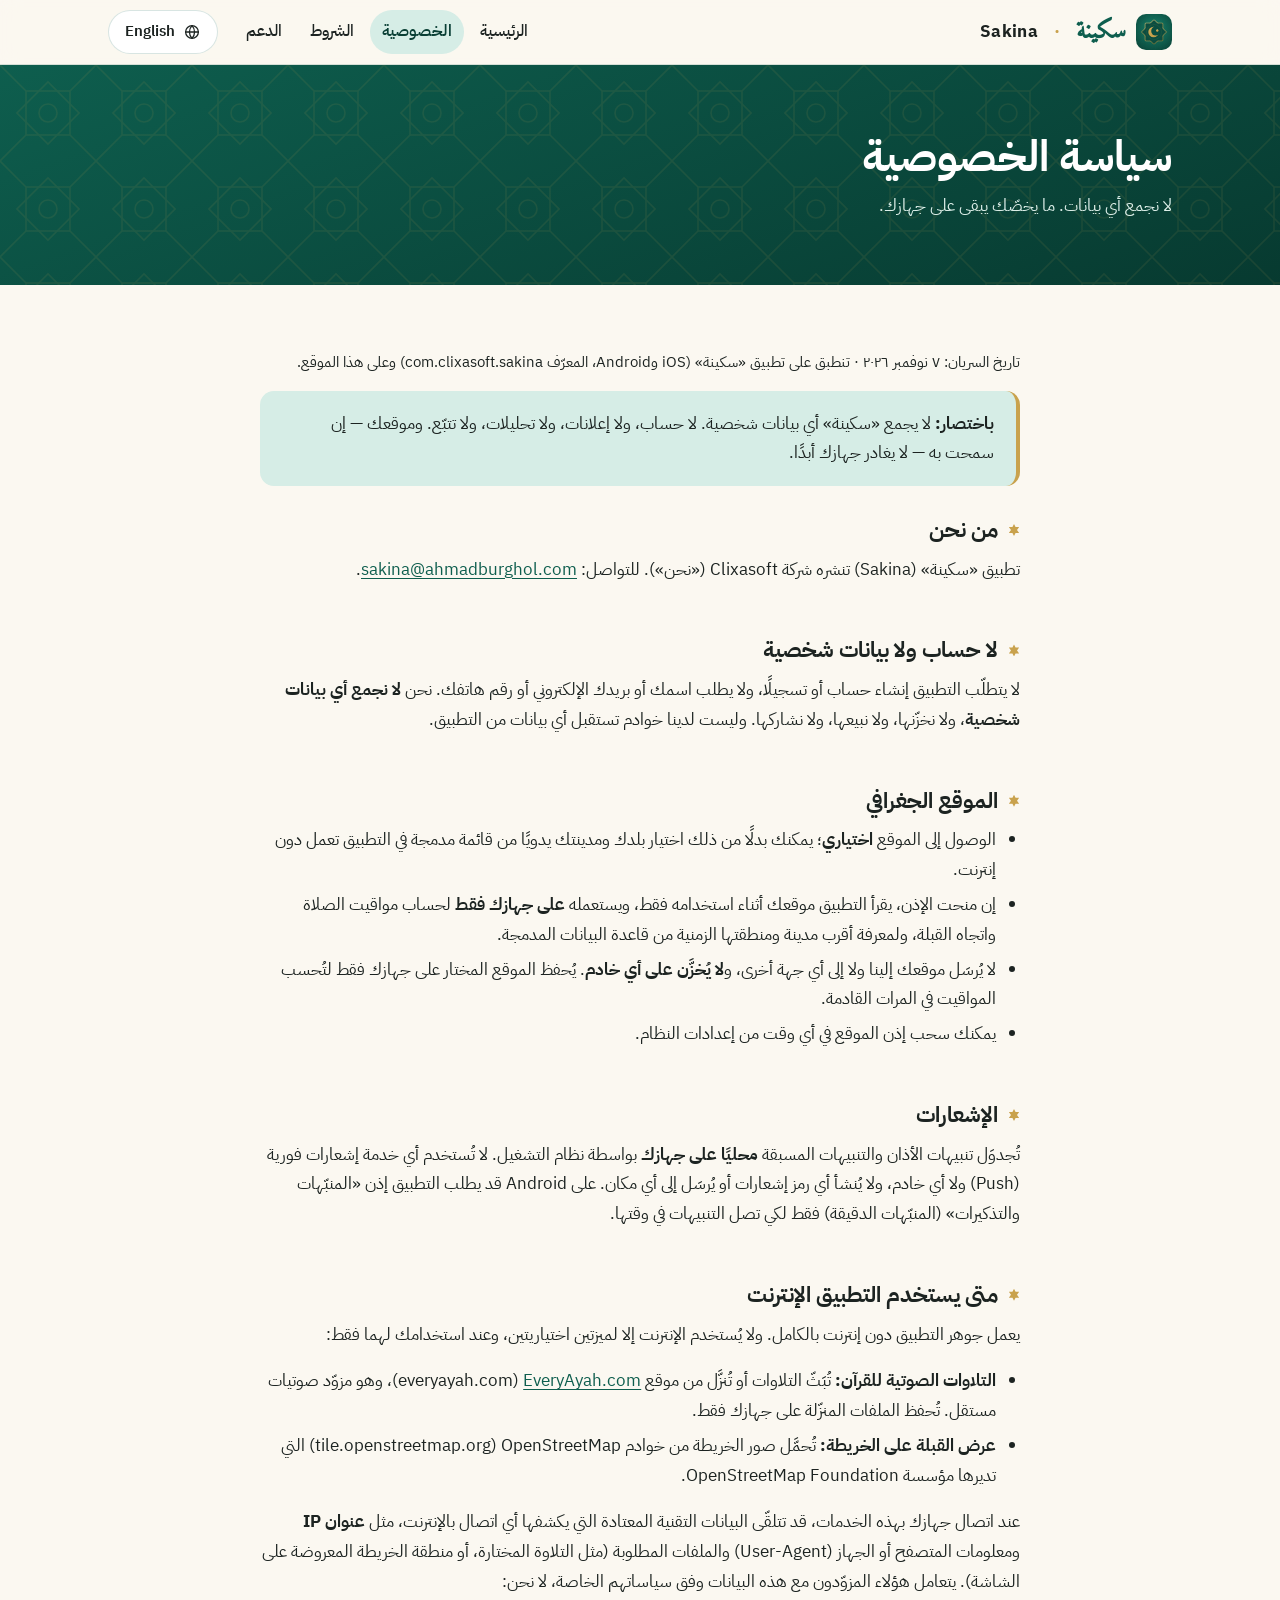
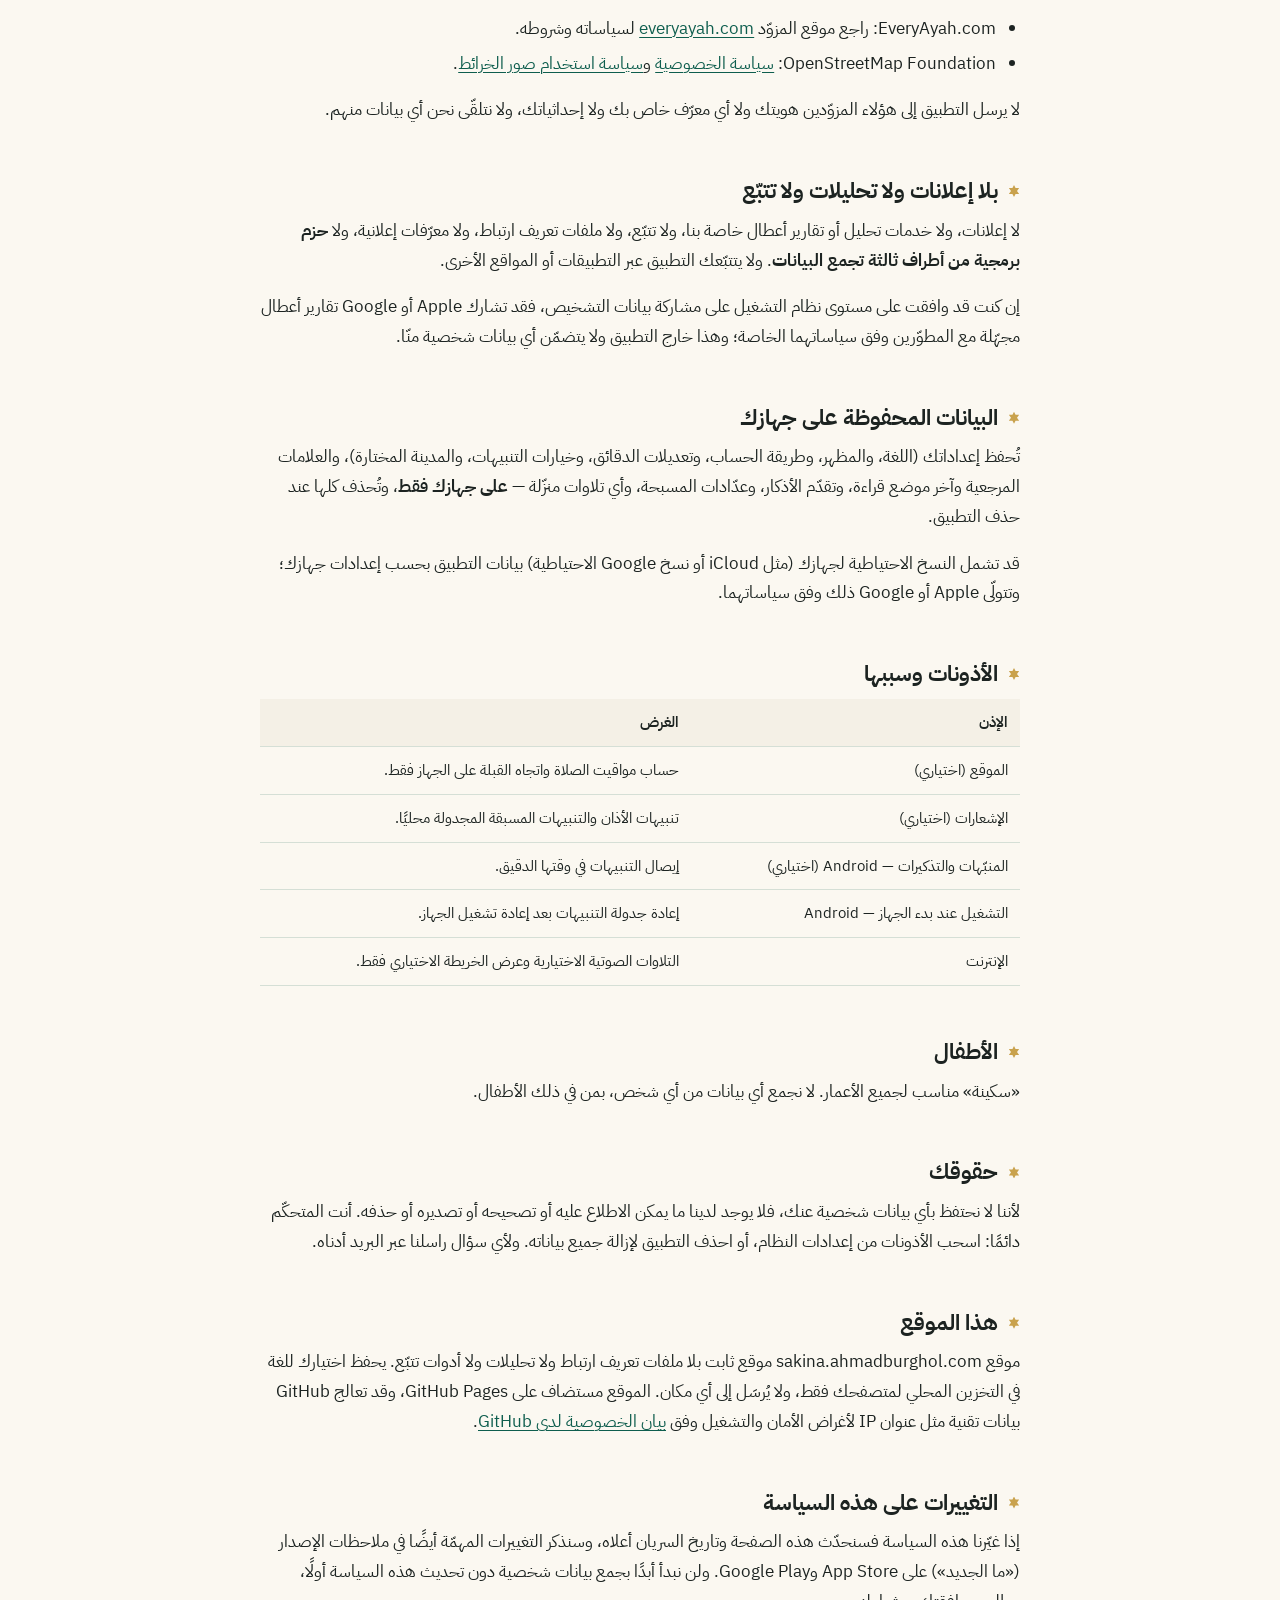
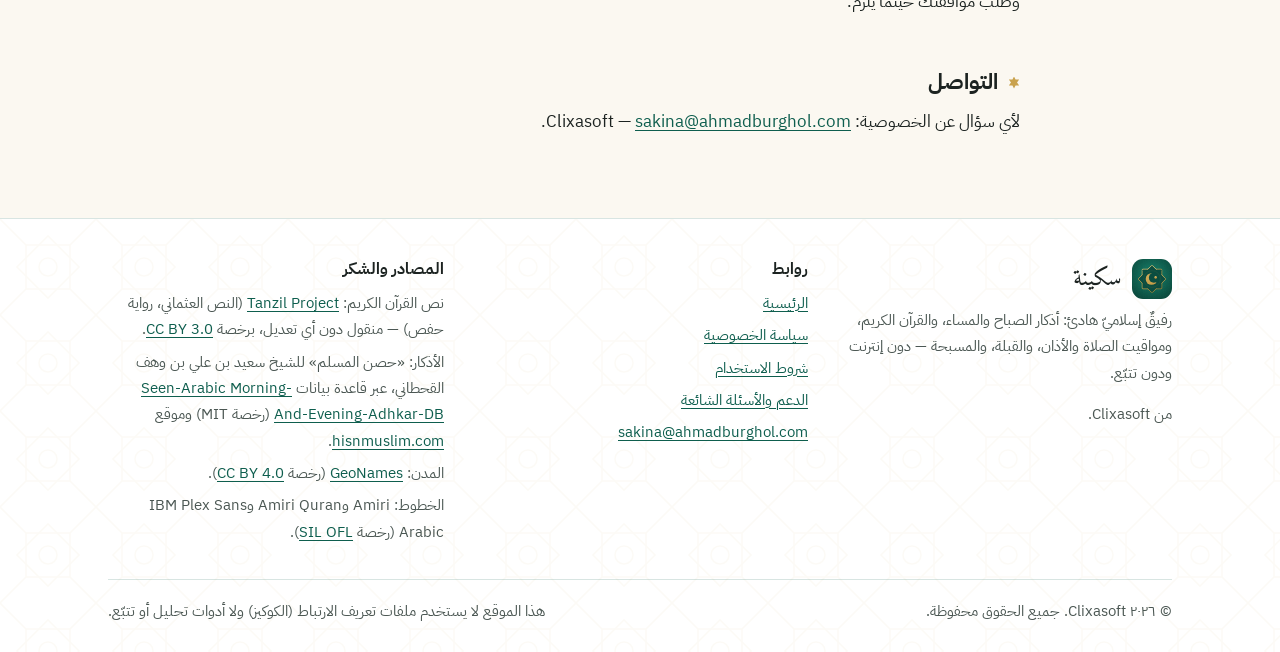
==== privacy.html @ 66f152a5 "website implementation" ====
<!doctype html>
<html lang="ar" dir="rtl" data-title-ar="سياسة الخصوصية — سكينة" data-title-en="Privacy Policy — Sakina">
<head>
  <meta charset="utf-8">
  <meta name="viewport" content="width=device-width, initial-scale=1, viewport-fit=cover">
  <title>سياسة الخصوصية — سكينة | Privacy Policy — Sakina</title>
  <meta name="description" content="سياسة خصوصية تطبيق سكينة: لا نجمع أي بيانات شخصية، والموقع يُستخدم على الجهاز فقط — Sakina privacy policy: no personal data collected; location is used on-device only">
  <meta name="color-scheme" content="light dark">
  <meta name="theme-color" content="#0E5E4E" media="(prefers-color-scheme: light)">
  <meta name="theme-color" content="#0B1412" media="(prefers-color-scheme: dark)">
  <meta name="referrer" content="strict-origin-when-cross-origin">
  <link rel="canonical" href="https://sakina.ahmadburghol.com/privacy.html">
  <link rel="alternate" hreflang="ar" href="https://sakina.ahmadburghol.com/privacy.html">
  <link rel="alternate" hreflang="en" href="https://sakina.ahmadburghol.com/privacy.html?lang=en">
  <link rel="alternate" hreflang="x-default" href="https://sakina.ahmadburghol.com/privacy.html">
  <link rel="icon" href="assets/img/icon.svg" type="image/svg+xml">
  <link rel="icon" href="assets/img/favicon-32.png" sizes="32x32" type="image/png">
  <link rel="apple-touch-icon" href="assets/img/apple-touch-icon.png">
  <meta property="og:type" content="website">
  <meta property="og:site_name" content="سكينة | Sakina">
  <meta property="og:title" content="سياسة الخصوصية — سكينة | Privacy Policy — Sakina">
  <meta property="og:description" content="سياسة خصوصية تطبيق سكينة: لا نجمع أي بيانات شخصية، والموقع يُستخدم على الجهاز فقط — Sakina privacy policy: no personal data collected; location is used on-device only">
  <meta property="og:url" content="https://sakina.ahmadburghol.com/privacy.html">
  <meta property="og:image" content="https://sakina.ahmadburghol.com/assets/img/og-image.png">
  <meta property="og:image:width" content="1200">
  <meta property="og:image:height" content="630">
  <meta property="og:image:alt" content="سكينة · Sakina — Azkar · Quran · Prayer Times · Qibla · Tasbih">
  <meta property="og:locale" content="ar_AR">
  <meta property="og:locale:alternate" content="en_US">
  <meta name="twitter:card" content="summary_large_image">
  <link rel="stylesheet" href="assets/css/style.css">
  <script src="assets/js/lang.js"></script>
</head>
<body>
<svg xmlns="http://www.w3.org/2000/svg" style="display:none" aria-hidden="true" focusable="false">
  <symbol id="i-star8" viewBox="0 0 100 100"><g fill="none" stroke="currentColor" stroke-width="1.2"><rect x="15" y="15" width="70" height="70"/><rect x="15" y="15" width="70" height="70" transform="rotate(45 50 50)"/><circle cx="50" cy="50" r="30"/><circle cx="50" cy="50" r="22"/><rect x="29" y="29" width="42" height="42" transform="rotate(22.5 50 50)"/><rect x="29" y="29" width="42" height="42" transform="rotate(67.5 50 50)"/></g></symbol>
  <symbol id="i-ornament" viewBox="0 0 72 14"><g fill="none" stroke="currentColor" stroke-width="1.4"><path d="M0 7h24M48 7h24"/><rect x="31" y="2" width="10" height="10"/><rect x="31" y="2" width="10" height="10" transform="rotate(45 36 7)"/></g></symbol>
  <symbol id="i-azkar" viewBox="0 0 24 24"><g fill="none" stroke="currentColor" stroke-width="1.7" stroke-linecap="round" stroke-linejoin="round"><path d="M3 18h18"/><path d="M6.5 18a5.5 5.5 0 0 1 11 0"/><path d="M12 6.5V4"/><path d="M5.6 10.1 4 8.5"/><path d="M18.4 10.1 20 8.5"/><path d="M8 21h8"/></g></symbol>
  <symbol id="i-quran" viewBox="0 0 24 24"><g fill="none" stroke="currentColor" stroke-width="1.7" stroke-linecap="round" stroke-linejoin="round"><path d="M12 6.5C10 5 7 4.5 3.5 5v13c3.5-.5 6.5 0 8.5 1.5 2-1.5 5-2 8.5-1.5V5C17 4.5 14 5 12 6.5z"/><path d="M12 6.5v13"/></g></symbol>
  <symbol id="i-prayer" viewBox="0 0 24 24"><g fill="none" stroke="currentColor" stroke-width="1.7" stroke-linecap="round" stroke-linejoin="round"><circle cx="12" cy="12" r="8.5"/><path d="M12 7.5V12l3 2"/></g></symbol>
  <symbol id="i-adhan" viewBox="0 0 24 24"><g fill="none" stroke="currentColor" stroke-width="1.7" stroke-linecap="round" stroke-linejoin="round"><path d="M6 16v-5a6 6 0 0 1 12 0v5l1.5 2h-15z"/><path d="M10 20.5a2 2 0 0 0 4 0"/></g></symbol>
  <symbol id="i-qibla" viewBox="0 0 24 24"><g fill="none" stroke="currentColor" stroke-width="1.7" stroke-linecap="round" stroke-linejoin="round"><circle cx="12" cy="12" r="8.5"/><path d="M15.5 8.5l-2.1 4.9-4.9 2.1 2.1-4.9z"/></g></symbol>
  <symbol id="i-tasbih" viewBox="0 0 24 24"><g fill="currentColor"><circle cx="12.00" cy="3.70" r="1.55"/><circle cx="15.70" cy="4.90" r="1.55"/><circle cx="17.99" cy="8.05" r="1.55"/><circle cx="17.99" cy="11.95" r="1.55"/><circle cx="15.70" cy="15.10" r="1.55"/><circle cx="8.30" cy="15.10" r="1.55"/><circle cx="6.01" cy="11.95" r="1.55"/><circle cx="6.01" cy="8.05" r="1.55"/><circle cx="8.30" cy="4.90" r="1.55"/><path d="M12 16.3v3.2" stroke="currentColor" stroke-width="1.5" stroke-linecap="round"/><path d="M10.6 21.6 12 19.2l1.4 2.4z"/></g></symbol>
  <symbol id="i-home" viewBox="0 0 24 24"><g fill="none" stroke="currentColor" stroke-width="1.7" stroke-linecap="round" stroke-linejoin="round"><path d="M4 11 12 4l8 7"/><path d="M6 9.5V20h12V9.5"/><path d="M10 20v-5h4v5"/></g></symbol>
  <symbol id="i-offline" viewBox="0 0 24 24"><g fill="none" stroke="currentColor" stroke-width="1.7" stroke-linecap="round" stroke-linejoin="round"><path d="M3 3l18 18"/><path d="M8.5 16.5a5 5 0 0 1 7 0"/><path d="M5 12.5a10 10 0 0 1 4-2.3"/><path d="M14.7 10.3A10 10 0 0 1 19 12.5"/><path d="M2 9a15 15 0 0 1 4.3-2.6"/><path d="M10.5 5.1A15 15 0 0 1 22 9"/><circle cx="12" cy="20" r=".8" fill="currentColor"/></g></symbol>
  <symbol id="i-user" viewBox="0 0 24 24"><g fill="none" stroke="currentColor" stroke-width="1.7" stroke-linecap="round" stroke-linejoin="round"><circle cx="10" cy="8" r="3.5"/><path d="M3.5 20a6.5 6.5 0 0 1 11.5-4.2"/><path d="M17 15l4 4M21 15l-4 4"/></g></symbol>
  <symbol id="i-ban" viewBox="0 0 24 24"><g fill="none" stroke="currentColor" stroke-width="1.7" stroke-linecap="round"><circle cx="12" cy="12" r="8.5"/><path d="M6 6l12 12"/></g></symbol>
  <symbol id="i-pin" viewBox="0 0 24 24"><g fill="none" stroke="currentColor" stroke-width="1.7" stroke-linecap="round" stroke-linejoin="round"><path d="M12 21s-6.5-6-6.5-11a6.5 6.5 0 0 1 13 0c0 5-6.5 11-6.5 11z"/><circle cx="12" cy="10" r="2.3"/></g></symbol>
  <symbol id="i-bell" viewBox="0 0 24 24"><g fill="none" stroke="currentColor" stroke-width="1.7" stroke-linecap="round" stroke-linejoin="round"><path d="M6 16v-5a6 6 0 0 1 12 0v5l1.5 2h-15z"/><path d="M10 20.5a2 2 0 0 0 4 0"/></g></symbol>
  <symbol id="i-globe" viewBox="0 0 24 24"><g fill="none" stroke="currentColor" stroke-width="1.7" stroke-linecap="round" stroke-linejoin="round"><circle cx="12" cy="12" r="8.5"/><path d="M3.5 12h17"/><path d="M12 3.5c2.3 2.4 3.4 5.2 3.4 8.5s-1.1 6.1-3.4 8.5c-2.3-2.4-3.4-5.2-3.4-8.5S9.7 5.9 12 3.5z"/></g></symbol>
  <symbol id="i-phone" viewBox="0 0 24 24"><g fill="none" stroke="currentColor" stroke-width="1.7" stroke-linecap="round" stroke-linejoin="round"><rect x="6.5" y="2.5" width="11" height="19" rx="2.5"/><path d="M10.5 18.5h3"/></g></symbol>
  <symbol id="i-play" viewBox="0 0 24 24"><path fill="none" stroke="currentColor" stroke-width="1.7" stroke-linejoin="round" d="M6.5 3.8v16.4a.8.8 0 0 0 1.2.7l13-8.2a.8.8 0 0 0 0-1.4l-13-8.2a.8.8 0 0 0-1.2.7z"/></symbol>
  <symbol id="i-mail" viewBox="0 0 24 24"><g fill="none" stroke="currentColor" stroke-width="1.7" stroke-linecap="round" stroke-linejoin="round"><rect x="3" y="5" width="18" height="14" rx="2.5"/><path d="M3.5 6.5 12 13l8.5-6.5"/></g></symbol>
</svg>
<a class="skip-link" href="#main"><span class="i l-ar" lang="ar">تخطَّ إلى المحتوى</span><span class="i l-en" lang="en">Skip to content</span></a>
<header class="site-header">
  <div class="container header-inner">
    <a class="brand" href="https://sakina.ahmadburghol.com/" aria-label="سكينة | Sakina — الصفحة الرئيسية" data-aria-ar="سكينة | Sakina — الصفحة الرئيسية" data-aria-en="Sakina | سكينة — Home">
      <img src="assets/img/icon.svg" width="36" height="36" alt="">
      <span class="brand-ar" lang="ar">سكينة</span><span class="brand-sep" aria-hidden="true">·</span><span class="brand-en" lang="en">Sakina</span>
    </a>
    <nav class="site-nav" aria-label="القائمة الرئيسية" data-aria-ar="القائمة الرئيسية" data-aria-en="Main menu">
      <ul>
        <li><a href="https://sakina.ahmadburghol.com/"><span class="i l-ar" lang="ar">الرئيسية</span><span class="i l-en" lang="en">Home</span></a></li>
        <li><a href="https://sakina.ahmadburghol.com/privacy.html" aria-current="page"><span class="i l-ar" lang="ar">الخصوصية</span><span class="i l-en" lang="en">Privacy</span></a></li>
        <li><a href="https://sakina.ahmadburghol.com/terms.html"><span class="i l-ar" lang="ar">الشروط</span><span class="i l-en" lang="en">Terms</span></a></li>
        <li><a href="https://sakina.ahmadburghol.com/support.html"><span class="i l-ar" lang="ar">الدعم</span><span class="i l-en" lang="en">Support</span></a></li>
      </ul>
    </nav>
    <button type="button" class="lang-toggle" data-lang-toggle hidden><svg aria-hidden="true" focusable="false"><use href="#i-globe"/></svg><span data-lang-label lang="en">English</span></button>
  </div>
</header>
<main id="main" tabindex="-1">
  <section class="page-hero" aria-labelledby="page-title">
    <div class="pattern" aria-hidden="true"></div>
    <div class="container">
      <h1 id="page-title"><span class="i l-ar" lang="ar">سياسة الخصوصية</span><span class="i l-en" lang="en">Privacy Policy</span></h1>
      <p class="l-ar" lang="ar" dir="rtl">لا نجمع أي بيانات. ما يخصّك يبقى على جهازك.</p>
      <p class="l-en" lang="en" dir="ltr">We collect no data. What’s yours stays on your device.</p>
    </div>
  </section>

  <div class="prose-wrap">
    <div class="container">
      <article class="prose l-ar" lang="ar" dir="rtl" aria-labelledby="page-title">
      <p class="meta-line">تاريخ السريان: ٧ نوفمبر ٢٠٢٦ · تنطبق على تطبيق «سكينة» (iOS وAndroid، المعرّف <span class="ltr">com.clixasoft.sakina</span>) وعلى هذا الموقع.</p>
      <div class="summary-box">
        <p><strong>باختصار:</strong> لا يجمع «سكينة» أي بيانات شخصية. لا حساب، ولا إعلانات، ولا تحليلات، ولا تتبّع. وموقعك — إن سمحت به — لا يغادر جهازك أبدًا.</p>
      </div>

      <h2 id="ar-who">من نحن</h2>
      <p>تطبيق «سكينة» (<span lang="en" dir="ltr">Sakina</span>) تنشره شركة <span lang="en" dir="ltr">Clixasoft</span> («نحن»). للتواصل: <a href="mailto:sakina@ahmadburghol.com" class="ltr">sakina@ahmadburghol.com</a>.</p>

      <h2 id="ar-none">لا حساب ولا بيانات شخصية</h2>
      <p>لا يتطلّب التطبيق إنشاء حساب أو تسجيلًا، ولا يطلب اسمك أو بريدك الإلكتروني أو رقم هاتفك. نحن <strong>لا نجمع أي بيانات شخصية</strong>، ولا نخزّنها، ولا نبيعها، ولا نشاركها. وليست لدينا خوادم تستقبل أي بيانات من التطبيق.</p>

      <h2 id="ar-location">الموقع الجغرافي</h2>
      <ul>
        <li>الوصول إلى الموقع <strong>اختياري</strong>؛ يمكنك بدلًا من ذلك اختيار بلدك ومدينتك يدويًا من قائمة مدمجة في التطبيق تعمل دون إنترنت.</li>
        <li>إن منحت الإذن، يقرأ التطبيق موقعك أثناء استخدامه فقط، ويستعمله <strong>على جهازك فقط</strong> لحساب مواقيت الصلاة واتجاه القبلة، ولمعرفة أقرب مدينة ومنطقتها الزمنية من قاعدة البيانات المدمجة.</li>
        <li>لا يُرسَل موقعك إلينا ولا إلى أي جهة أخرى، و<strong>لا يُخزَّن على أي خادم</strong>. يُحفظ الموقع المختار على جهازك فقط لتُحسب المواقيت في المرات القادمة.</li>
        <li>يمكنك سحب إذن الموقع في أي وقت من إعدادات النظام.</li>
      </ul>

      <h2 id="ar-notifications">الإشعارات</h2>
      <p>تُجدوَل تنبيهات الأذان والتنبيهات المسبقة <strong>محليًا على جهازك</strong> بواسطة نظام التشغيل. لا تُستخدم أي خدمة إشعارات فورية (Push) ولا أي خادم، ولا يُنشأ أي رمز إشعارات أو يُرسَل إلى أي مكان. على Android قد يطلب التطبيق إذن «المنبّهات والتذكيرات» (المنبّهات الدقيقة) فقط لكي تصل التنبيهات في وقتها.</p>

      <h2 id="ar-internet">متى يستخدم التطبيق الإنترنت</h2>
      <p>يعمل جوهر التطبيق دون إنترنت بالكامل. ولا يُستخدم الإنترنت إلا لميزتين اختياريتين، وعند استخدامك لهما فقط:</p>
      <ul>
        <li><strong>التلاوات الصوتية للقرآن:</strong> تُبَثّ التلاوات أو تُنزَّل من موقع <a href="https://everyayah.com/" lang="en" dir="ltr">EveryAyah.com</a> (<span class="ltr">everyayah.com</span>)، وهو مزوّد صوتيات مستقل. تُحفظ الملفات المنزّلة على جهازك فقط.</li>
        <li><strong>عرض القبلة على الخريطة:</strong> تُحمَّل صور الخريطة من خوادم <span lang="en" dir="ltr">OpenStreetMap</span> (<span class="ltr">tile.openstreetmap.org</span>) التي تديرها مؤسسة <span lang="en" dir="ltr">OpenStreetMap Foundation</span>.</li>
      </ul>
      <p>عند اتصال جهازك بهذه الخدمات، قد تتلقّى البيانات التقنية المعتادة التي يكشفها أي اتصال بالإنترنت، مثل <strong>عنوان IP</strong> ومعلومات المتصفح أو الجهاز (<span lang="en" dir="ltr">User-Agent</span>) والملفات المطلوبة (مثل التلاوة المختارة، أو منطقة الخريطة المعروضة على الشاشة). يتعامل هؤلاء المزوّدون مع هذه البيانات وفق سياساتهم الخاصة، لا نحن:</p>
      <ul>
        <li><span lang="en" dir="ltr">EveryAyah.com</span>: راجع موقع المزوّد <a href="https://everyayah.com/" class="ltr">everyayah.com</a> لسياساته وشروطه.</li>
        <li><span lang="en" dir="ltr">OpenStreetMap Foundation</span>: <a href="https://osmfoundation.org/wiki/Privacy_Policy">سياسة الخصوصية</a> و<a href="https://operations.osmfoundation.org/policies/tiles/">سياسة استخدام صور الخرائط</a>.</li>
      </ul>
      <p>لا يرسل التطبيق إلى هؤلاء المزوّدين هويتك ولا أي معرّف خاص بك ولا إحداثياتك، ولا نتلقّى نحن أي بيانات منهم.</p>

      <h2 id="ar-noads">بلا إعلانات ولا تحليلات ولا تتبّع</h2>
      <p>لا إعلانات، ولا خدمات تحليل أو تقارير أعطال خاصة بنا، ولا تتبّع، ولا ملفات تعريف ارتباط، ولا معرّفات إعلانية، ولا <strong>حزم برمجية من أطراف ثالثة تجمع البيانات</strong>. ولا يتتبّعك التطبيق عبر التطبيقات أو المواقع الأخرى.</p>
      <p>إن كنت قد وافقت على مستوى نظام التشغيل على مشاركة بيانات التشخيص، فقد تشارك Apple أو Google تقارير أعطال مجهّلة مع المطوّرين وفق سياساتهما الخاصة؛ وهذا خارج التطبيق ولا يتضمّن أي بيانات شخصية منّا.</p>

      <h2 id="ar-storage">البيانات المحفوظة على جهازك</h2>
      <p>تُحفظ إعداداتك (اللغة، والمظهر، وطريقة الحساب، وتعديلات الدقائق، وخيارات التنبيهات، والمدينة المختارة)، والعلامات المرجعية وآخر موضع قراءة، وتقدّم الأذكار، وعدّادات المسبحة، وأي تلاوات منزّلة — <strong>على جهازك فقط</strong>، وتُحذف كلها عند حذف التطبيق.</p>
      <p>قد تشمل النسخ الاحتياطية لجهازك (مثل iCloud أو نسخ Google الاحتياطية) بيانات التطبيق بحسب إعدادات جهازك؛ وتتولّى Apple أو Google ذلك وفق سياساتهما.</p>

      <h2 id="ar-permissions">الأذونات وسببها</h2>
      <div class="table-wrap">
        <table>
          <thead><tr><th scope="col">الإذن</th><th scope="col">الغرض</th></tr></thead>
          <tbody>
            <tr><td>الموقع (اختياري)</td><td>حساب مواقيت الصلاة واتجاه القبلة على الجهاز فقط.</td></tr>
            <tr><td>الإشعارات (اختياري)</td><td>تنبيهات الأذان والتنبيهات المسبقة المجدولة محليًا.</td></tr>
            <tr><td>المنبّهات والتذكيرات — Android (اختياري)</td><td>إيصال التنبيهات في وقتها الدقيق.</td></tr>
            <tr><td>التشغيل عند بدء الجهاز — Android</td><td>إعادة جدولة التنبيهات بعد إعادة تشغيل الجهاز.</td></tr>
            <tr><td>الإنترنت</td><td>التلاوات الصوتية الاختيارية وعرض الخريطة الاختياري فقط.</td></tr>
          </tbody>
        </table>
      </div>

      <h2 id="ar-children">الأطفال</h2>
      <p>«سكينة» مناسب لجميع الأعمار. لا نجمع أي بيانات من أي شخص، بمن في ذلك الأطفال.</p>

      <h2 id="ar-rights">حقوقك</h2>
      <p>لأننا لا نحتفظ بأي بيانات شخصية عنك، فلا يوجد لدينا ما يمكن الاطلاع عليه أو تصحيحه أو تصديره أو حذفه. أنت المتحكّم دائمًا: اسحب الأذونات من إعدادات النظام، أو احذف التطبيق لإزالة جميع بياناته. ولأي سؤال راسلنا عبر البريد أدناه.</p>

      <h2 id="ar-website">هذا الموقع</h2>
      <p>موقع <span class="ltr">sakina.ahmadburghol.com</span> موقع ثابت بلا ملفات تعريف ارتباط ولا تحليلات ولا أدوات تتبّع. يحفظ اختيارك للغة في التخزين المحلي لمتصفحك فقط، ولا يُرسَل إلى أي مكان. الموقع مستضاف على <span lang="en" dir="ltr">GitHub Pages</span>، وقد تعالج GitHub بيانات تقنية مثل عنوان IP لأغراض الأمان والتشغيل وفق <a href="https://docs.github.com/en/site-policy/privacy-policies/github-general-privacy-statement">بيان الخصوصية لدى GitHub</a>.</p>

      <h2 id="ar-changes">التغييرات على هذه السياسة</h2>
      <p>إذا غيّرنا هذه السياسة فسنحدّث هذه الصفحة وتاريخ السريان أعلاه، وسنذكر التغييرات المهمّة أيضًا في ملاحظات الإصدار («ما الجديد») على App Store وGoogle Play. ولن نبدأ أبدًا بجمع بيانات شخصية دون تحديث هذه السياسة أولًا، وطلب موافقتك حيثما يلزم.</p>

      <h2 id="ar-contact">التواصل</h2>
      <p>لأي سؤال عن الخصوصية: <a href="mailto:sakina@ahmadburghol.com" class="ltr">sakina@ahmadburghol.com</a> — <span lang="en" dir="ltr">Clixasoft</span>.</p>

      </article>
      <article class="prose l-en" lang="en" dir="ltr" aria-labelledby="page-title">
      <p class="meta-line">Effective date: 7 November 2026 · Applies to the Sakina app (iOS and Android, ID <span class="ltr">com.clixasoft.sakina</span>) and to this website.</p>
      <div class="summary-box">
        <p><strong>In short:</strong> Sakina collects no personal data. There is no account, no ads, no analytics and no tracking. Your location, if you allow it, never leaves your device.</p>
      </div>

      <h2 id="en-who">Who we are</h2>
      <p>Sakina (<span lang="ar" dir="rtl">سكينة</span>) is published by Clixasoft (“we”, “us”). Contact: <a href="mailto:sakina@ahmadburghol.com">sakina@ahmadburghol.com</a>.</p>

      <h2 id="en-none">No account, no personal data</h2>
      <p>The app does not require an account or sign-up and never asks for your name, email address or phone number. We <strong>do not collect any personal data</strong>, and we do not store, sell or share any. We have no servers that receive data from the app.</p>

      <h2 id="en-location">Location</h2>
      <ul>
        <li>Location access is <strong>optional</strong>. You can instead pick your country and city manually from an offline list built into the app.</li>
        <li>If you grant permission, the app reads your location only while you are using it, and uses it <strong>only on your device</strong> to calculate prayer times and the Qibla direction, and to look up the nearest city name and time zone in the built-in database.</li>
        <li>Your location is never transmitted to us or to anyone else and is <strong>never stored on any server</strong>. The selected location is saved only on your device so times can be calculated next time.</li>
        <li>You can revoke location permission at any time in your system settings.</li>
      </ul>

      <h2 id="en-notifications">Notifications</h2>
      <p>Adhan notifications and pre-alerts are <strong>scheduled locally on your device</strong> by the operating system. No push-notification service or server is involved, and no notification token is created or sent anywhere. On Android, the app may ask for the “Alarms &amp; reminders” (exact alarm) permission solely so that notifications arrive on time.</p>

      <h2 id="en-internet">When the app uses the internet</h2>
      <p>The core of the app works fully offline. The internet is used only for two optional features, and only when you use them:</p>
      <ul>
        <li><strong>Quran audio:</strong> recitations are streamed or downloaded from <a href="https://everyayah.com/">EveryAyah.com</a> (everyayah.com), an independent audio provider. Downloaded files are stored only on your device.</li>
        <li><strong>Qibla “Show on map”:</strong> map tiles are loaded from OpenStreetMap’s tile servers (tile.openstreetmap.org), operated by the OpenStreetMap Foundation.</li>
      </ul>
      <p>When your device connects to these services, they may receive the standard technical data that any internet connection reveals, such as your <strong>IP address</strong>, browser/device information (user agent) and the files requested (for example the chosen recitation, or the map area shown on screen). These providers handle that data under their own policies, not ours:</p>
      <ul>
        <li>EveryAyah.com — see the provider’s website, <a href="https://everyayah.com/">everyayah.com</a>, for its policies and terms.</li>
        <li>OpenStreetMap Foundation — <a href="https://osmfoundation.org/wiki/Privacy_Policy">Privacy Policy</a> and <a href="https://operations.osmfoundation.org/policies/tiles/">Tile Usage Policy</a>.</li>
      </ul>
      <p>The app does not send your identity, any identifier or your coordinates to these providers, and we receive no data from them.</p>

      <h2 id="en-noads">No ads, no analytics, no tracking</h2>
      <p>No advertising, no analytics or crash-reporting services of our own, no tracking, no cookies, no advertising identifiers and <strong>no third-party SDKs that collect data</strong>. The app does not track you across other apps or websites.</p>
      <p>If you have opted in at the operating-system level to share diagnostics, Apple or Google may share anonymised crash reports with developers under their own policies; this happens outside the app and includes no personal data from us.</p>

      <h2 id="en-storage">Data stored on your device</h2>
      <p>Your settings (language, theme, calculation method, offsets, notification choices, chosen city), Quran bookmarks and last-read position, azkar progress, tasbih counts and any downloaded audio are stored <strong>only on your device</strong>, and are all deleted when you uninstall the app.</p>
      <p>Your device’s own backups (such as iCloud or Google backup) may include app data, depending on your device settings; that is handled by Apple or Google under their policies.</p>

      <h2 id="en-permissions">Permissions and why</h2>
      <div class="table-wrap">
        <table>
          <thead><tr><th scope="col">Permission</th><th scope="col">Purpose</th></tr></thead>
          <tbody>
            <tr><td>Location (optional)</td><td>Prayer times and Qibla, calculated on the device only.</td></tr>
            <tr><td>Notifications (optional)</td><td>Locally scheduled adhan alerts and pre-alerts.</td></tr>
            <tr><td>Alarms &amp; reminders — Android (optional)</td><td>Delivering alerts at the exact time.</td></tr>
            <tr><td>Run at startup — Android</td><td>Rescheduling alerts after the device restarts.</td></tr>
            <tr><td>Internet</td><td>Optional Quran audio and optional map view only.</td></tr>
          </tbody>
        </table>
      </div>

      <h2 id="en-children">Children</h2>
      <p>Sakina is suitable for all ages. We collect no data from anyone, including children.</p>

      <h2 id="en-rights">Your rights</h2>
      <p>Because we hold no personal data about you, there is nothing for us to access, correct, export or delete. You stay in control: revoke permissions in your system settings, or uninstall the app to remove all of its data. For any question, email us at the address below.</p>

      <h2 id="en-website">This website</h2>
      <p>sakina.ahmadburghol.com is a static website with no cookies, analytics or trackers. It remembers your language choice in your browser’s local storage only; that choice is never sent anywhere. The site is hosted on GitHub Pages; GitHub may process technical data such as IP addresses for security and operation, as described in the <a href="https://docs.github.com/en/site-policy/privacy-policies/github-general-privacy-statement">GitHub Privacy Statement</a>.</p>

      <h2 id="en-changes">Changes to this policy</h2>
      <p>If we change this policy, we will update this page and the effective date above, and we will mention significant changes in the app’s release notes (“What’s New”) on the App Store and Google Play. We will never start collecting personal data without first updating this policy and, where required, asking for your consent.</p>

      <h2 id="en-contact">Contact</h2>
      <p>Privacy questions: <a href="mailto:sakina@ahmadburghol.com">sakina@ahmadburghol.com</a> — Clixasoft.</p>

      </article>
    </div>
  </div>
</main>
<footer class="site-footer">
  <div class="pattern" aria-hidden="true"></div>
  <div class="container">
    <div class="l-ar" lang="ar" dir="rtl">
      <div class="footer-grid">
        <div>
          <div class="footer-brand"><img src="assets/img/icon.svg" width="40" height="40" alt=""><span>سكينة</span></div>
          <p>رفيقٌ إسلاميّ هادئ: أذكار الصباح والمساء، والقرآن الكريم، ومواقيت الصلاة والأذان، والقبلة، والمسبحة — دون إنترنت ودون تتبّع.</p>
          <p>من <span lang="en" dir="ltr">Clixasoft</span>.</p>
        </div>
        <nav aria-label="روابط الموقع">
          <h2>روابط</h2>
          <ul>
            <li><a href="https://sakina.ahmadburghol.com/">الرئيسية</a></li>
            <li><a href="https://sakina.ahmadburghol.com/privacy.html">سياسة الخصوصية</a></li>
            <li><a href="https://sakina.ahmadburghol.com/terms.html">شروط الاستخدام</a></li>
            <li><a href="https://sakina.ahmadburghol.com/support.html">الدعم والأسئلة الشائعة</a></li>
            <li><a href="mailto:sakina@ahmadburghol.com?subject=Sakina%20Support" class="ltr">sakina@ahmadburghol.com</a></li>
          </ul>
        </nav>
        <div>
          <h2>المصادر والشكر</h2>
          <ul>
            <li>نص القرآن الكريم: <a href="https://tanzil.net/" lang="en" dir="ltr">Tanzil Project</a> (النص العثماني، رواية حفص) — منقول دون أي تعديل، برخصة <a href="https://creativecommons.org/licenses/by/3.0/" lang="en" dir="ltr">CC BY 3.0</a>.</li>
            <li>الأذكار: «حصن المسلم» للشيخ سعيد بن علي بن وهف القحطاني، عبر قاعدة بيانات <a href="https://github.com/Seen-Arabic/Morning-And-Evening-Adhkar-DB" lang="en" dir="ltr">Seen-Arabic Morning-And-Evening-Adhkar-DB</a> (رخصة MIT) وموقع <a href="https://www.hisnmuslim.com/" lang="en" dir="ltr">hisnmuslim.com</a>.</li>
            <li>المدن: <a href="https://www.geonames.org/" lang="en" dir="ltr">GeoNames</a> (رخصة <a href="https://creativecommons.org/licenses/by/4.0/" lang="en" dir="ltr">CC BY 4.0</a>).</li>
            <li>الخطوط: Amiri وAmiri Quran وIBM Plex Sans Arabic (رخصة <a href="https://openfontlicense.org/" lang="en" dir="ltr">SIL OFL</a>).</li>
          </ul>
        </div>
      </div>
      <div class="footer-bottom">
        <p>© ٢٠٢٦ <span lang="en" dir="ltr">Clixasoft</span>. جميع الحقوق محفوظة.</p>
        <p>هذا الموقع لا يستخدم ملفات تعريف الارتباط (الكوكيز) ولا أدوات تحليل أو تتبّع.</p>
      </div>
    </div>
    <div class="l-en" lang="en" dir="ltr">
      <div class="footer-grid">
        <div>
          <div class="footer-brand"><img src="assets/img/icon.svg" width="40" height="40" alt=""><span lang="ar">سكينة</span></div>
          <p>A calm Islamic companion: Morning &amp; Evening Azkar, the Holy Quran, prayer times &amp; adhan, Qibla and Tasbih — offline and tracking-free.</p>
          <p>By Clixasoft.</p>
        </div>
        <nav aria-label="Site links">
          <h2>Links</h2>
          <ul>
            <li><a href="https://sakina.ahmadburghol.com/">Home</a></li>
            <li><a href="https://sakina.ahmadburghol.com/privacy.html">Privacy Policy</a></li>
            <li><a href="https://sakina.ahmadburghol.com/terms.html">Terms of Use</a></li>
            <li><a href="https://sakina.ahmadburghol.com/support.html">Support &amp; FAQ</a></li>
            <li><a href="mailto:sakina@ahmadburghol.com?subject=Sakina%20Support">sakina@ahmadburghol.com</a></li>
          </ul>
        </nav>
        <div>
          <h2>Sources &amp; credits</h2>
          <ul>
            <li>Quran text: <a href="https://tanzil.net/">Tanzil Project</a> (Uthmani text, Hafs) — reproduced verbatim under <a href="https://creativecommons.org/licenses/by/3.0/">CC BY 3.0</a>.</li>
            <li>Azkar: <i>Hisn al-Muslim</i> by Sa'id bin Ali bin Wahf Al-Qahtani, via the <a href="https://github.com/Seen-Arabic/Morning-And-Evening-Adhkar-DB">Seen-Arabic Morning-And-Evening-Adhkar-DB</a> (MIT) and <a href="https://www.hisnmuslim.com/">hisnmuslim.com</a>.</li>
            <li>Cities: <a href="https://www.geonames.org/">GeoNames</a> (<a href="https://creativecommons.org/licenses/by/4.0/">CC BY 4.0</a>).</li>
            <li>Fonts: Amiri, Amiri Quran and IBM Plex Sans Arabic (<a href="https://openfontlicense.org/">SIL OFL</a>).</li>
          </ul>
        </div>
      </div>
      <div class="footer-bottom">
        <p>© 2026 Clixasoft. All rights reserved.</p>
        <p>This website uses no cookies, analytics or trackers.</p>
      </div>
    </div>
  </div>
</footer>
</body>
</html>
---- assets/css/style.css ----
/* =========================================================================
   سكينة | Sakina — website stylesheet
   Static, dependency-free. Palette from SAKINA_SPEC.md §6.1.
   Fonts are bundled locally (SIL Open Font License, see assets/fonts/).
   ========================================================================= */

/* ---------- Fonts (local only, no CDN) ---------- */
@font-face {
  font-family: "IBM Plex Sans Arabic";
  src: url("../fonts/IBMPlexSansArabic-Regular.ttf") format("truetype");
  font-weight: 400;
  font-style: normal;
  font-display: swap;
}
@font-face {
  font-family: "IBM Plex Sans Arabic";
  src: url("../fonts/IBMPlexSansArabic-Medium.ttf") format("truetype");
  font-weight: 500;
  font-style: normal;
  font-display: swap;
}
@font-face {
  font-family: "IBM Plex Sans Arabic";
  src: url("../fonts/IBMPlexSansArabic-SemiBold.ttf") format("truetype");
  font-weight: 600;
  font-style: normal;
  font-display: swap;
}
@font-face {
  font-family: "IBM Plex Sans Arabic";
  src: url("../fonts/IBMPlexSansArabic-Bold.ttf") format("truetype");
  font-weight: 700;
  font-style: normal;
  font-display: swap;
}
@font-face {
  font-family: "Amiri";
  src: url("../fonts/Amiri-Regular.ttf") format("truetype");
  font-weight: 400;
  font-style: normal;
  font-display: swap;
}

/* ---------- Design tokens ---------- */
:root {
  color-scheme: light dark;

  --primary: #0E5E4E;
  --primary-strong: #0A4A3E;
  --primary-container: #D6EDE6;
  --on-primary-container: #0A3F35;
  --gold: #C9A24D;
  --gold-text: #7E5F1A;      /* gold for text on light surfaces (AA) */
  --bg: #FBF8F1;             /* soft paper */
  --surface: #FFFFFF;
  --surface-2: #F4F0E6;
  --text: #1C2321;
  --muted: #4B5753;
  --link: #0E5E4E;
  --border: rgba(14, 94, 78, 0.16);
  --shadow: 0 1px 2px rgba(28, 35, 33, 0.05), 0 8px 24px rgba(14, 94, 78, 0.08);
  --focus: #C9A24D;
  --hero-from: #0E5E4E;
  --hero-to: #073A30;
  --pattern-opacity: 0.07;

  --radius: 22px;
  --radius-sm: 14px;
  --gutter: 16px;
  --maxw: 1120px;
  --readw: 760px;

  --font: "IBM Plex Sans Arabic", system-ui, -apple-system, "Segoe UI", Roboto, "Noto Sans Arabic", Tahoma, sans-serif;
  --font-display: "Amiri", "IBM Plex Sans Arabic", serif;
}

@media (prefers-color-scheme: dark) {
  :root:not([data-theme="light"]) {
    --primary: #0E5E4E;
    --primary-strong: #0E5E4E;
    --primary-container: #17332C;
    --on-primary-container: #CFE9E0;
    --gold: #C9A24D;
    --gold-text: #DDBD6E;
    --bg: #0B1412;
    --surface: #13201D;
    --surface-2: #182824;
    --text: #E9EFEC;
    --muted: #A8B7B2;
    --link: #82D5BF;
    --border: rgba(214, 237, 230, 0.12);
    --shadow: none;
    --hero-from: #0E5E4E;
    --hero-to: #06241E;
    --pattern-opacity: 0.06;
  }
}
:root[data-theme="dark"] {
  --primary: #0E5E4E;
  --primary-strong: #0E5E4E;
  --primary-container: #17332C;
  --on-primary-container: #CFE9E0;
  --gold-text: #DDBD6E;
  --bg: #0B1412;
  --surface: #13201D;
  --surface-2: #182824;
  --text: #E9EFEC;
  --muted: #A8B7B2;
  --link: #82D5BF;
  --border: rgba(214, 237, 230, 0.12);
  --shadow: none;
  --hero-from: #0E5E4E;
  --hero-to: #06241E;
  --pattern-opacity: 0.06;
}

/* ---------- Base ---------- */
*,
*::before,
*::after { box-sizing: border-box; }

html {
  -webkit-text-size-adjust: 100%;
  text-size-adjust: 100%;
  scroll-behavior: smooth;
}

body {
  margin: 0;
  background: var(--bg);
  color: var(--text);
  font-family: var(--font);
  font-size: 1.0625rem;
  line-height: 1.75;
  overflow-x: hidden;
  -webkit-font-smoothing: antialiased;
  text-rendering: optimizeLegibility;
}

[lang="en"] { line-height: 1.65; }

img, svg { max-width: 100%; height: auto; }

h1, h2, h3, h4 {
  line-height: 1.3;
  margin: 0 0 0.5em;
  font-weight: 700;
  color: var(--text);
}
h2 { font-size: clamp(1.5rem, 1.2rem + 1.2vw, 2.1rem); }
h3 { font-size: 1.2rem; font-weight: 600; }

p { margin: 0 0 1em; }

a {
  color: var(--link);
  text-decoration-thickness: 1px;
  text-underline-offset: 0.2em;
}
a:hover { text-decoration-thickness: 2px; }

:focus-visible {
  outline: 3px solid var(--focus);
  outline-offset: 3px;
  border-radius: 6px;
}

ul, ol { padding-inline-start: 1.4em; margin: 0 0 1em; }
li { margin-block: 0.3em; }

.container {
  width: 100%;
  max-width: var(--maxw);
  margin-inline: auto;
  padding-inline: var(--gutter);
}
@media (min-width: 720px) {
  :root { --gutter: 28px; }
}

.visually-hidden {
  position: absolute !important;
  width: 1px; height: 1px;
  margin: -1px; padding: 0;
  overflow: hidden;
  clip: rect(0 0 0 0);
  white-space: nowrap;
  border: 0;
}

/* ---------- Bilingual behaviour ----------
   Without JS: both languages are shown stacked.
   With JS (lang.js): <html> gets .js + .show-ar / .show-en. */
html.show-ar .l-en,
html.show-en .l-ar { display: none !important; }

/* No-JS: separate stacked language blocks visually */
html:not(.js) section.l-en,
html:not(.js) article.l-en,
html:not(.js) div.l-en {
  border-top: 1px dashed var(--border);
}
html:not(.js) .i.l-en::before {
  content: "·";
  margin-inline: 0.4em;
  opacity: 0.6;
}

/* ---------- Skip link ---------- */
.skip-link {
  position: absolute;
  inset-inline-start: 12px;
  top: -100px;
  z-index: 100;
  background: var(--primary);
  color: #fff;
  padding: 10px 16px;
  border-radius: 12px;
  font-weight: 600;
  text-decoration: none;
}
.skip-link:focus { top: 12px; }

/* ---------- Header ---------- */
.site-header {
  position: sticky;
  top: 0;
  z-index: 50;
  background: color-mix(in srgb, var(--bg) 88%, transparent);
  -webkit-backdrop-filter: saturate(1.4) blur(10px);
  backdrop-filter: saturate(1.4) blur(10px);
  border-bottom: 1px solid var(--border);
}
@supports not (background: color-mix(in srgb, red 50%, transparent)) {
  .site-header { background: var(--bg); }
}
.header-inner {
  display: flex;
  flex-wrap: wrap;
  align-items: center;
  gap: 8px 16px;
  min-height: 64px;
  padding-block: 8px;
}
.brand {
  display: inline-flex;
  align-items: center;
  gap: 10px;
  color: var(--text);
  text-decoration: none;
  font-weight: 700;
  margin-inline-end: auto;
}
.brand img {
  width: 36px;
  height: 36px;
  border-radius: 10px;
  flex: none;
}
.brand-ar {
  font-family: var(--font-display);
  font-size: 1.55rem;
  line-height: 1;
  color: var(--primary);
}
.brand-sep { color: var(--gold); margin-inline: 6px; }
.brand-en { font-size: 1.05rem; letter-spacing: 0.02em; }
@media (prefers-color-scheme: dark) {
  :root:not([data-theme="light"]) .brand-ar { color: var(--gold-text); }
}
:root[data-theme="dark"] .brand-ar { color: var(--gold-text); }

.site-nav ul {
  display: flex;
  flex-wrap: wrap;
  gap: 2px 4px;
  list-style: none;
  margin: 0;
  padding: 0;
}
.site-nav li { margin: 0; }
.site-nav a {
  display: inline-flex;
  align-items: center;
  min-height: 44px;
  padding: 6px 12px;
  border-radius: 999px;
  color: var(--text);
  text-decoration: none;
  font-weight: 500;
  font-size: 0.98rem;
}
.site-nav a:hover { background: var(--primary-container); color: var(--on-primary-container); }
.site-nav a[aria-current="page"] {
  background: var(--primary-container);
  color: var(--on-primary-container);
  font-weight: 600;
}

.lang-toggle {
  display: inline-flex;
  align-items: center;
  gap: 8px;
  min-height: 44px;
  padding: 6px 16px;
  border: 1px solid var(--border);
  border-radius: 999px;
  background: var(--surface);
  color: var(--text);
  font: inherit;
  font-size: 0.95rem;
  font-weight: 600;
  cursor: pointer;
}
.lang-toggle:hover { border-color: var(--primary); }
.lang-toggle svg { width: 18px; height: 18px; flex: none; }
.lang-toggle[hidden] { display: none; }

@media (max-width: 640px) {
  .site-nav { order: 3; width: 100%; }
  .site-nav ul { justify-content: center; }
  .site-nav a { padding-inline: 10px; font-size: 0.93rem; }
}

/* ---------- Geometric pattern (8-point star / girih), drawn here ---------- */
.pattern {
  position: absolute;
  inset: 0;
  pointer-events: none;
  opacity: var(--pattern-opacity);
  background-image: url("data:image/svg+xml,%3Csvg xmlns='http://www.w3.org/2000/svg' width='96' height='96' viewBox='0 0 96 96'%3E%3Cg fill='none' stroke='%23C9A24D' stroke-width='1.6'%3E%3Crect x='26' y='26' width='44' height='44'/%3E%3Crect x='26' y='26' width='44' height='44' transform='rotate(45 48 48)'/%3E%3Cpath d='M0 0L26 26M96 0L70 26M0 96L26 70M96 96L70 70'/%3E%3Ccircle cx='48' cy='48' r='9'/%3E%3C/g%3E%3C/svg%3E");
  background-size: 96px 96px;
}
.on-dark .pattern { opacity: 0.12; }

/* ---------- Hero ---------- */
.hero {
  position: relative;
  isolation: isolate;
  overflow: hidden;
  color: #fff;
  background:
    radial-gradient(ellipse at 50% 0%, rgba(201, 162, 77, 0.16), transparent 60%),
    linear-gradient(160deg, var(--hero-from), var(--hero-to));
  padding-block: clamp(48px, 8vw, 96px) clamp(56px, 9vw, 112px);
  text-align: center;
}
.hero .pattern { z-index: -1; }
.hero-star {
  position: absolute;
  z-index: -1;
  width: min(720px, 120vw);
  inset-inline-start: 50%;
  top: 50%;
  transform: translate(-50%, -50%);
  opacity: 0.09;
  color: var(--gold);
}
[dir="rtl"] .hero-star { transform: translate(50%, -50%); }

.hero-icon {
  width: clamp(104px, 18vw, 148px);
  height: auto;
  border-radius: 28%;
  box-shadow: 0 18px 48px rgba(0, 0, 0, 0.28), 0 0 0 1px rgba(201, 162, 77, 0.35);
  margin-bottom: 20px;
}
.hero h1 {
  color: #fff;
  margin: 0 0 8px;
  font-weight: 700;
  display: flex;
  flex-wrap: wrap;
  justify-content: center;
  align-items: baseline;
  gap: 0 18px;
}
.hero h1 .name-ar {
  font-family: var(--font-display);
  font-weight: 400;
  font-size: clamp(3.2rem, 2rem + 6vw, 5.4rem);
  line-height: 1.15;
  color: #F1DDA6;
}
.hero h1 .name-sep { color: var(--gold); font-size: 2rem; }
.hero h1 .name-en {
  font-size: clamp(2rem, 1.4rem + 3vw, 3.2rem);
  letter-spacing: 0.02em;
}
.hero .tagline {
  max-width: 40rem;
  margin: 8px auto 0;
  font-size: clamp(1.1rem, 1rem + 0.5vw, 1.35rem);
  color: #E2F1EC;
}
.hero .tagline strong { color: #fff; font-weight: 600; }
.hero-points {
  display: flex;
  flex-wrap: wrap;
  justify-content: center;
  gap: 8px 10px;
  list-style: none;
  padding: 0;
  margin: 22px auto 0;
}
.hero-points li {
  margin: 0;
  padding: 4px 14px;
  border: 1px solid rgba(241, 221, 166, 0.45);
  border-radius: 999px;
  font-size: 0.92rem;
  color: #F7EBC8;
  background: rgba(0, 0, 0, 0.12);
}

.badges {
  display: flex;
  flex-wrap: wrap;
  justify-content: center;
  gap: 12px;
  margin-top: 30px;
}
.badge {
  display: inline-flex;
  align-items: center;
  gap: 12px;
  min-height: 56px;
  min-width: 200px;
  padding: 8px 20px;
  border-radius: 14px;
  background: #0B1412;
  color: #fff;
  text-decoration: none;
  border: 1px solid rgba(255, 255, 255, 0.28);
  text-align: start;
  transition: transform 0.2s ease-out, border-color 0.2s ease-out;
}
.badge:hover { transform: translateY(-2px); border-color: var(--gold); }
.badge svg { width: 28px; height: 28px; flex: none; }
.badge small { display: block; font-size: 0.72rem; line-height: 1.2; opacity: 0.85; }
.badge b { display: block; font-size: 1.12rem; line-height: 1.25; font-weight: 600; }
.badge-note {
  margin-top: 12px;
  font-size: 0.88rem;
  color: #CFE6DE;
}

/* ---------- Sections ---------- */
.section { padding-block: clamp(56px, 8vw, 96px); position: relative; }
.section-alt { background: var(--surface-2); }
.section-head { max-width: 44rem; margin: 0 auto 40px; text-align: center; }
.eyebrow {
  display: inline-block;
  font-size: 0.85rem;
  font-weight: 600;
  letter-spacing: 0.06em;
  color: var(--gold-text);
  margin-bottom: 8px;
}
[lang="en"] .eyebrow { text-transform: uppercase; letter-spacing: 0.12em; font-size: 0.78rem; }
.section-head p { color: var(--muted); font-size: 1.08rem; }

.ornament {
  display: block;
  width: 72px;
  height: 14px;
  margin: 0 auto 14px;
  color: var(--gold);
}

/* ---------- Feature cards ---------- */
.features {
  display: grid;
  grid-template-columns: repeat(auto-fit, minmax(min(100%, 300px), 1fr));
  gap: 20px;
  list-style: none;
  padding: 0;
  margin: 0;
}
.card {
  position: relative;
  margin: 0;
  padding: 26px 24px 22px;
  background: var(--surface);
  border: 1px solid var(--border);
  border-radius: var(--radius);
  box-shadow: var(--shadow);
  overflow: hidden;
}
.card::after {
  content: "";
  position: absolute;
  inset-inline-end: -28px;
  top: -28px;
  width: 96px;
  height: 96px;
  opacity: 0.08;
  background: url("data:image/svg+xml,%3Csvg xmlns='http://www.w3.org/2000/svg' viewBox='0 0 100 100'%3E%3Cg fill='none' stroke='%23C9A24D' stroke-width='3'%3E%3Crect x='20' y='20' width='60' height='60'/%3E%3Crect x='20' y='20' width='60' height='60' transform='rotate(45 50 50)'/%3E%3C/g%3E%3C/svg%3E") center / contain no-repeat;
  pointer-events: none;
}
.card-icon {
  display: grid;
  place-items: center;
  width: 52px;
  height: 52px;
  border-radius: 16px;
  background: var(--primary-container);
  color: var(--primary);
  margin-bottom: 16px;
}
@media (prefers-color-scheme: dark) {
  :root:not([data-theme="light"]) .card-icon { color: var(--gold-text); }
}
:root[data-theme="dark"] .card-icon { color: var(--gold-text); }
.card-icon svg { width: 28px; height: 28px; }
.card h3 { margin-bottom: 8px; }
.card p { color: var(--muted); margin-bottom: 0.6em; }
.card ul {
  margin: 0;
  padding-inline-start: 1.1em;
  color: var(--muted);
  font-size: 0.96rem;
}
.card li { margin-block: 0.15em; }
.card li::marker { color: var(--gold); }

/* ---------- Offline & private ---------- */
.private {
  position: relative;
  overflow: hidden;
  isolation: isolate;
  color: #fff;
  background: linear-gradient(150deg, var(--hero-from), var(--hero-to));
}
.private .pattern { z-index: -1; }
.private h2, .private h3 { color: #fff; }
.private .eyebrow { color: #F1DDA6; }
.private .section-head p { color: #DCEEE8; }
.private-grid {
  display: grid;
  grid-template-columns: repeat(auto-fit, minmax(min(100%, 240px), 1fr));
  gap: 16px;
  list-style: none;
  padding: 0;
  margin: 0;
}
.private-grid li {
  margin: 0;
  padding: 20px;
  border-radius: var(--radius-sm);
  background: rgba(255, 255, 255, 0.07);
  border: 1px solid rgba(241, 221, 166, 0.22);
}
.private-grid h3 { font-size: 1.08rem; margin-bottom: 6px; display: flex; align-items: center; gap: 10px; }
.private-grid h3 svg { width: 22px; height: 22px; color: #F1DDA6; flex: none; }
.private-grid p { margin: 0; color: #DCEEE8; font-size: 0.97rem; }
.private-cta { text-align: center; margin: 32px 0 0; }
.private a { color: #F1DDA6; }

.btn {
  display: inline-flex;
  align-items: center;
  gap: 8px;
  min-height: 48px;
  padding: 10px 22px;
  border-radius: 999px;
  font-weight: 600;
  text-decoration: none;
  background: var(--primary);
  color: #fff;
  border: 1px solid transparent;
}
.btn:hover { background: var(--primary-strong); }
.btn-ghost { background: transparent; border-color: rgba(241, 221, 166, 0.6); color: #F7EBC8; }
.private .btn-ghost { color: #F7EBC8; }
.btn-ghost:hover { background: rgba(255, 255, 255, 0.08); }

/* ---------- Screenshot placeholders ---------- */
.shots {
  display: flex;
  gap: 22px;
  overflow-x: auto;
  overscroll-behavior-x: contain;
  scroll-snap-type: x mandatory;
  padding: 8px 4px 24px;
  margin: 0;
  list-style: none;
  scrollbar-width: thin;
  scrollbar-color: var(--gold) transparent;
}
/* Centre when there is room, without clipping when the strip overflows */
.shots li:first-child { margin-inline-start: auto; }
.shots li:last-child { margin-inline-end: auto; }
.shots li { margin: 0; flex: none; scroll-snap-align: center; }
.phone {
  position: relative;
  width: 184px;
  aspect-ratio: 9 / 19.5;
  border-radius: 34px;
  padding: 9px;
  background: #1C2321;
  box-shadow: 0 0 0 1px rgba(201, 162, 77, 0.35), 0 16px 36px rgba(11, 20, 18, 0.22);
}
.phone-screen {
  position: relative;
  height: 100%;
  border-radius: 26px;
  overflow: hidden;
  isolation: isolate;
  display: flex;
  flex-direction: column;
  align-items: center;
  justify-content: center;
  gap: 10px;
  padding: 16px;
  text-align: center;
  color: #fff;
  background: linear-gradient(170deg, #12715E, #083F34);
}
.phone-screen .pattern { opacity: 0.14; z-index: -1; background-size: 64px 64px; }
.phone-screen::before {
  content: "";
  position: absolute;
  top: 8px;
  left: 50%;
  width: 56px;
  height: 16px;
  border-radius: 999px;
  background: #1C2321;
  transform: translateX(-50%);
}
.phone-screen svg { width: 44px; height: 44px; color: #F1DDA6; }
.phone-title { font-weight: 600; font-size: 1.05rem; line-height: 1.3; }
.phone-soon {
  font-size: 0.74rem;
  line-height: 1.3;
  padding: 3px 10px;
  border-radius: 999px;
  border: 1px dashed rgba(241, 221, 166, 0.65);
  color: #F7EBC8;
}
.shots-hint { text-align: center; color: var(--muted); font-size: 0.9rem; margin: 4px 0 0; }

/* ---------- Page header (inner pages) ---------- */
.page-hero {
  position: relative;
  overflow: hidden;
  isolation: isolate;
  color: #fff;
  background: linear-gradient(160deg, var(--hero-from), var(--hero-to));
  padding-block: clamp(36px, 6vw, 64px);
}
.page-hero .pattern { z-index: -1; opacity: 0.1; }
.page-hero h1 { color: #fff; font-size: clamp(1.9rem, 1.4rem + 2vw, 2.7rem); margin-bottom: 6px; }
.page-hero p { color: #DCEEE8; margin: 0; }

/* ---------- Prose (legal / support) ---------- */
.prose-wrap { padding-block: clamp(36px, 6vw, 64px); }
.prose {
  max-width: var(--readw);
  margin-inline: auto;
}
.prose h2 {
  font-size: 1.35rem;
  margin-top: 2.2em;
  padding-top: 0.2em;
  display: flex;
  align-items: center;
  gap: 10px;
}
.prose h2::before {
  content: "";
  flex: none;
  width: 12px;
  height: 12px;
  background: var(--gold);
  clip-path: polygon(50% 0, 63% 25%, 93% 25%, 75% 50%, 93% 75%, 63% 75%, 50% 100%, 37% 75%, 7% 75%, 25% 50%, 7% 25%, 37% 25%);
}
.prose h2:first-of-type { margin-top: 1em; }
.prose h3 { font-size: 1.1rem; margin-top: 1.4em; }
.prose p, .prose li { color: var(--text); }
.summary-box {
  background: var(--primary-container);
  color: var(--on-primary-container);
  border-radius: var(--radius-sm);
  padding: 18px 22px;
  margin: 0 0 1.5em;
  border-inline-start: 4px solid var(--gold);
}
.summary-box p:last-child, .summary-box ul:last-child { margin-bottom: 0; }
.summary-box a { color: inherit; }
.meta-line { color: var(--muted); font-size: 0.95rem; }

.table-wrap { overflow-x: auto; margin: 0 0 1.2em; }
table {
  width: 100%;
  border-collapse: collapse;
  font-size: 0.96rem;
}
th, td {
  text-align: start;
  vertical-align: top;
  padding: 10px 12px;
  border-bottom: 1px solid var(--border);
}
th { font-weight: 600; background: var(--surface-2); }

/* ---------- FAQ ---------- */
.faq { display: grid; gap: 12px; margin: 0 0 2em; }
.faq details {
  background: var(--surface);
  border: 1px solid var(--border);
  border-radius: var(--radius-sm);
  box-shadow: var(--shadow);
}
.faq summary {
  cursor: pointer;
  list-style: none;
  padding: 16px 20px;
  font-weight: 600;
  display: flex;
  align-items: center;
  justify-content: space-between;
  gap: 16px;
  min-height: 48px;
}
.faq summary::-webkit-details-marker { display: none; }
.faq summary::after {
  content: "+";
  flex: none;
  display: grid;
  place-items: center;
  width: 28px;
  height: 28px;
  border-radius: 50%;
  background: var(--primary-container);
  color: var(--on-primary-container);
  font-weight: 700;
  line-height: 1;
}
.faq details[open] summary::after { content: "−"; }
.faq details[open] summary { border-bottom: 1px solid var(--border); }
.faq .answer { padding: 14px 20px 6px; }
.faq .answer p, .faq .answer li { color: var(--text); }

.contact-card {
  position: relative;
  overflow: hidden;
  isolation: isolate;
  text-align: center;
  padding: 32px 24px;
  border-radius: var(--radius);
  background: var(--surface);
  border: 1px solid var(--border);
  box-shadow: var(--shadow);
  margin-top: 2em;
}
.contact-card .pattern { z-index: -1; opacity: 0.08; }
.contact-card h2 { justify-content: center; margin-top: 0; }
.contact-card h2::before { display: none; }
.email-link {
  font-size: 1.15rem;
  font-weight: 600;
  direction: ltr;
  unicode-bidi: isolate;
}

/* ---------- 404 ---------- */
.notfound { text-align: center; padding-block: clamp(64px, 12vw, 140px); }
.notfound .big {
  font-family: var(--font-display);
  font-size: clamp(4rem, 3rem + 6vw, 7rem);
  line-height: 1;
  color: var(--gold-text);
  margin-bottom: 12px;
}

/* ---------- Footer ---------- */
.site-footer {
  position: relative;
  overflow: hidden;
  isolation: isolate;
  background: var(--surface);
  border-top: 1px solid var(--border);
  padding-block: 40px 28px;
  font-size: 0.94rem;
  color: var(--muted);
}
.site-footer .pattern { z-index: -1; opacity: 0.05; }
.footer-grid {
  display: grid;
  grid-template-columns: repeat(auto-fit, minmax(min(100%, 240px), 1fr));
  gap: 28px;
}
.site-footer h2 {
  font-size: 1rem;
  margin-bottom: 10px;
  color: var(--text);
}
.site-footer ul { list-style: none; padding: 0; margin: 0; }
.site-footer li { margin-block: 6px; }
.site-footer a { color: var(--link); }
.footer-brand { display: flex; align-items: center; gap: 10px; margin-bottom: 8px; }
.footer-brand img { width: 40px; height: 40px; border-radius: 11px; }
.footer-brand span { font-family: var(--font-display); font-size: 1.5rem; color: var(--text); line-height: 1; }
.footer-bottom {
  margin-top: 28px;
  padding-top: 18px;
  border-top: 1px solid var(--border);
  display: flex;
  flex-wrap: wrap;
  justify-content: space-between;
  gap: 8px 24px;
}
.footer-bottom p { margin: 0; }

.ltr { direction: ltr; unicode-bidi: isolate; }

/* ---------- Motion & print ---------- */
@media (prefers-reduced-motion: reduce) {
  html { scroll-behavior: auto; }
  *, *::before, *::after {
    transition-duration: 0.01ms !important;
    animation-duration: 0.01ms !important;
  }
  .badge:hover { transform: none; }
}

@media (forced-colors: active) {
  .pattern, .hero-star, .card::after { display: none; }
  .badge, .lang-toggle, .faq details, .card { border: 1px solid CanvasText; }
}

@media print {
  .site-header, .skip-link, .badges, .pattern, .hero-star, .shots { display: none !important; }
  body { background: #fff; color: #000; }
  .hero, .page-hero, .private { background: none; color: #000; }
  .hero h1, .page-hero h1, .private h2, .private h3, .private p, .page-hero p { color: #000; }
}
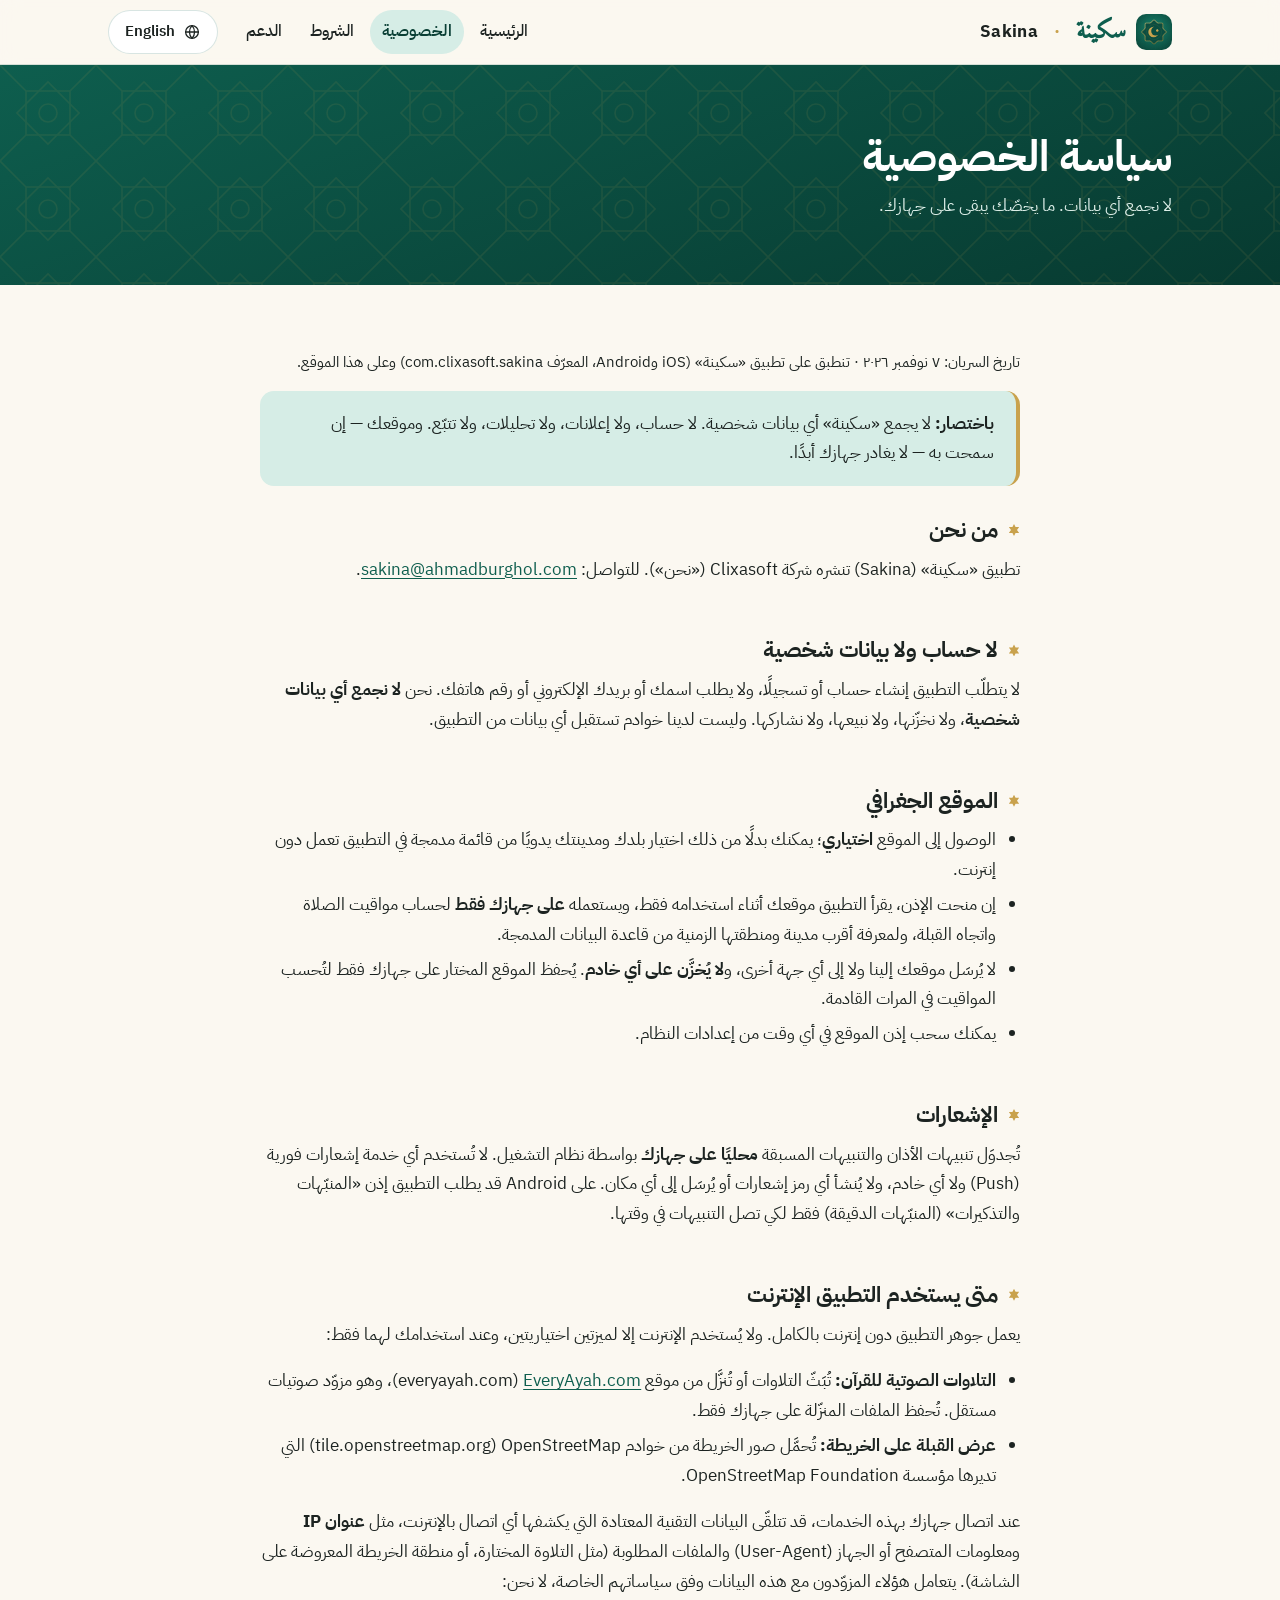
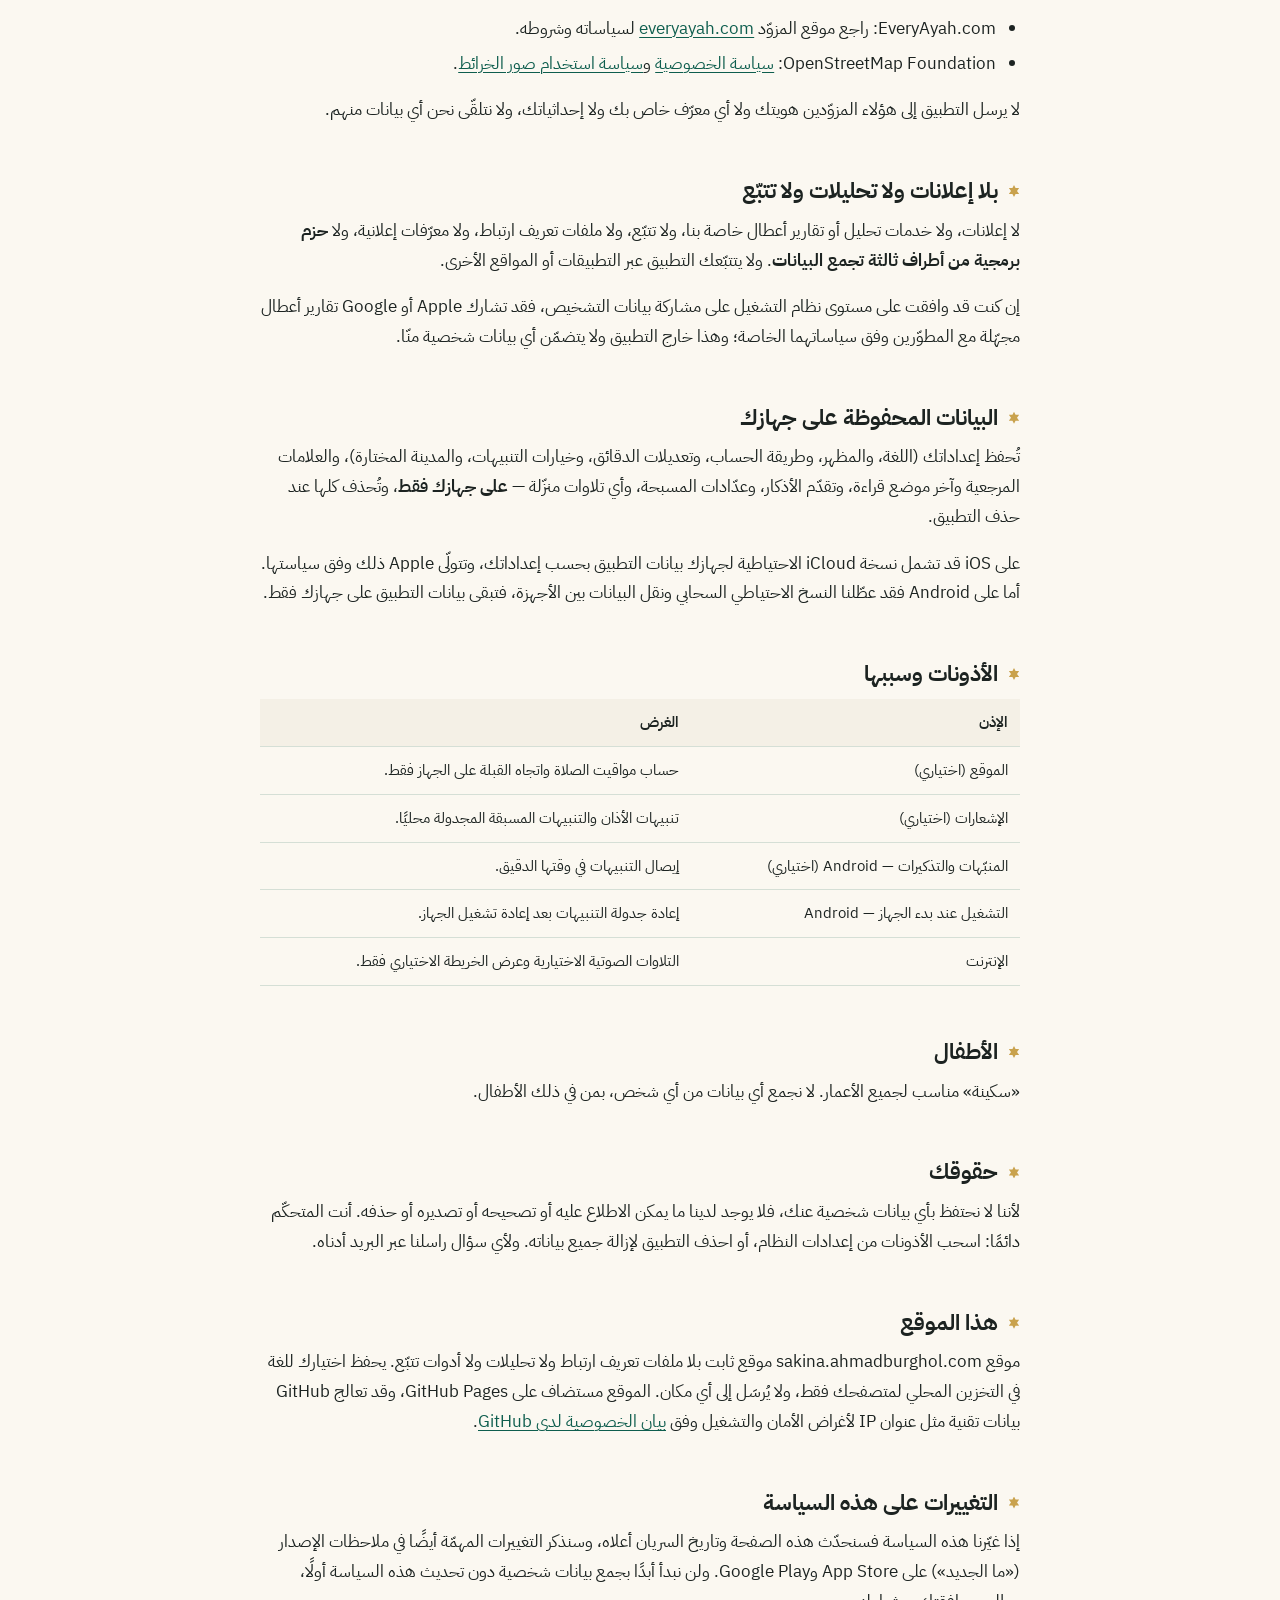
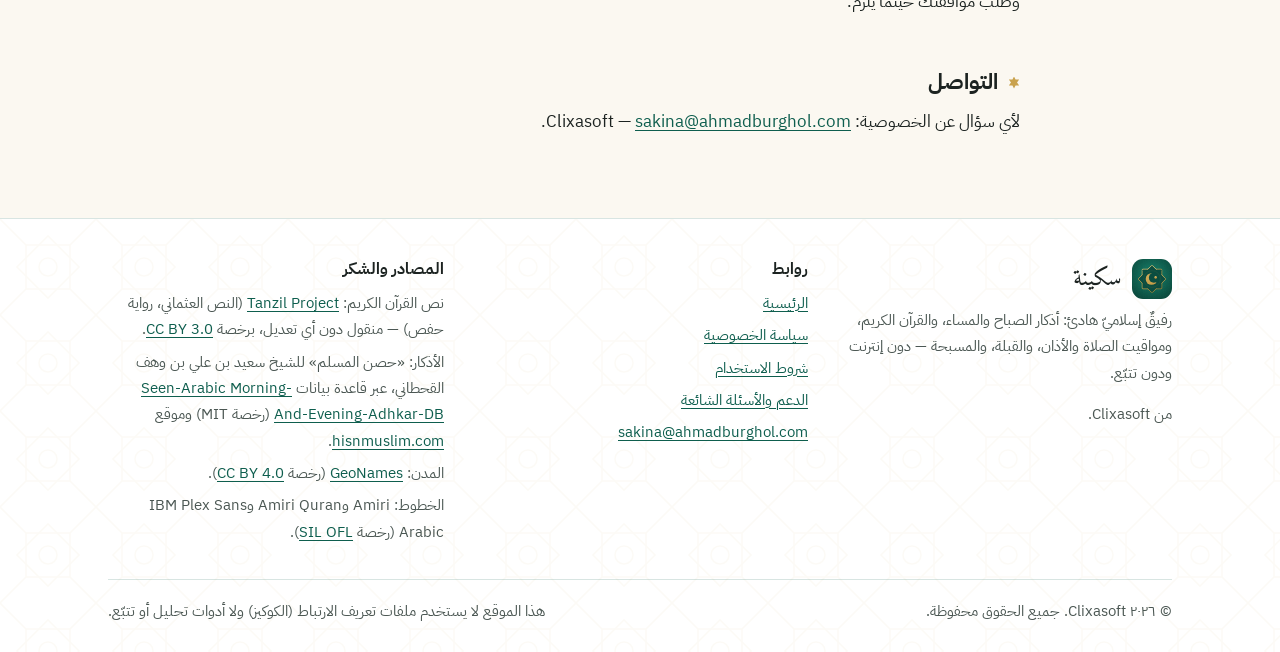
==== commit 38e5a998: "update" ====
--- a/privacy.html
+++ b/privacy.html
@@ -124,7 +124,7 @@
 
       <h2 id="ar-storage">البيانات المحفوظة على جهازك</h2>
       <p>تُحفظ إعداداتك (اللغة، والمظهر، وطريقة الحساب، وتعديلات الدقائق، وخيارات التنبيهات، والمدينة المختارة)، والعلامات المرجعية وآخر موضع قراءة، وتقدّم الأذكار، وعدّادات المسبحة، وأي تلاوات منزّلة — <strong>على جهازك فقط</strong>، وتُحذف كلها عند حذف التطبيق.</p>
-      <p>قد تشمل النسخ الاحتياطية لجهازك (مثل iCloud أو نسخ Google الاحتياطية) بيانات التطبيق بحسب إعدادات جهازك؛ وتتولّى Apple أو Google ذلك وفق سياساتهما.</p>
+      <p>على iOS قد تشمل نسخة iCloud الاحتياطية لجهازك بيانات التطبيق بحسب إعداداتك، وتتولّى Apple ذلك وفق سياستها. أما على Android فقد عطّلنا النسخ الاحتياطي السحابي ونقل البيانات بين الأجهزة، فتبقى بيانات التطبيق على جهازك فقط.</p>
 
       <h2 id="ar-permissions">الأذونات وسببها</h2>
       <div class="table-wrap">
@@ -198,7 +198,7 @@
 
       <h2 id="en-storage">Data stored on your device</h2>
       <p>Your settings (language, theme, calculation method, offsets, notification choices, chosen city), Quran bookmarks and last-read position, azkar progress, tasbih counts and any downloaded audio are stored <strong>only on your device</strong>, and are all deleted when you uninstall the app.</p>
-      <p>Your device’s own backups (such as iCloud or Google backup) may include app data, depending on your device settings; that is handled by Apple or Google under their policies.</p>
+      <p>On iOS, your device’s iCloud backup may include app data depending on your settings; that is handled by Apple under its policy. On Android, cloud backup and device-to-device transfer are disabled for Sakina, so app data stays on your device only.</p>
 
       <h2 id="en-permissions">Permissions and why</h2>
       <div class="table-wrap">
